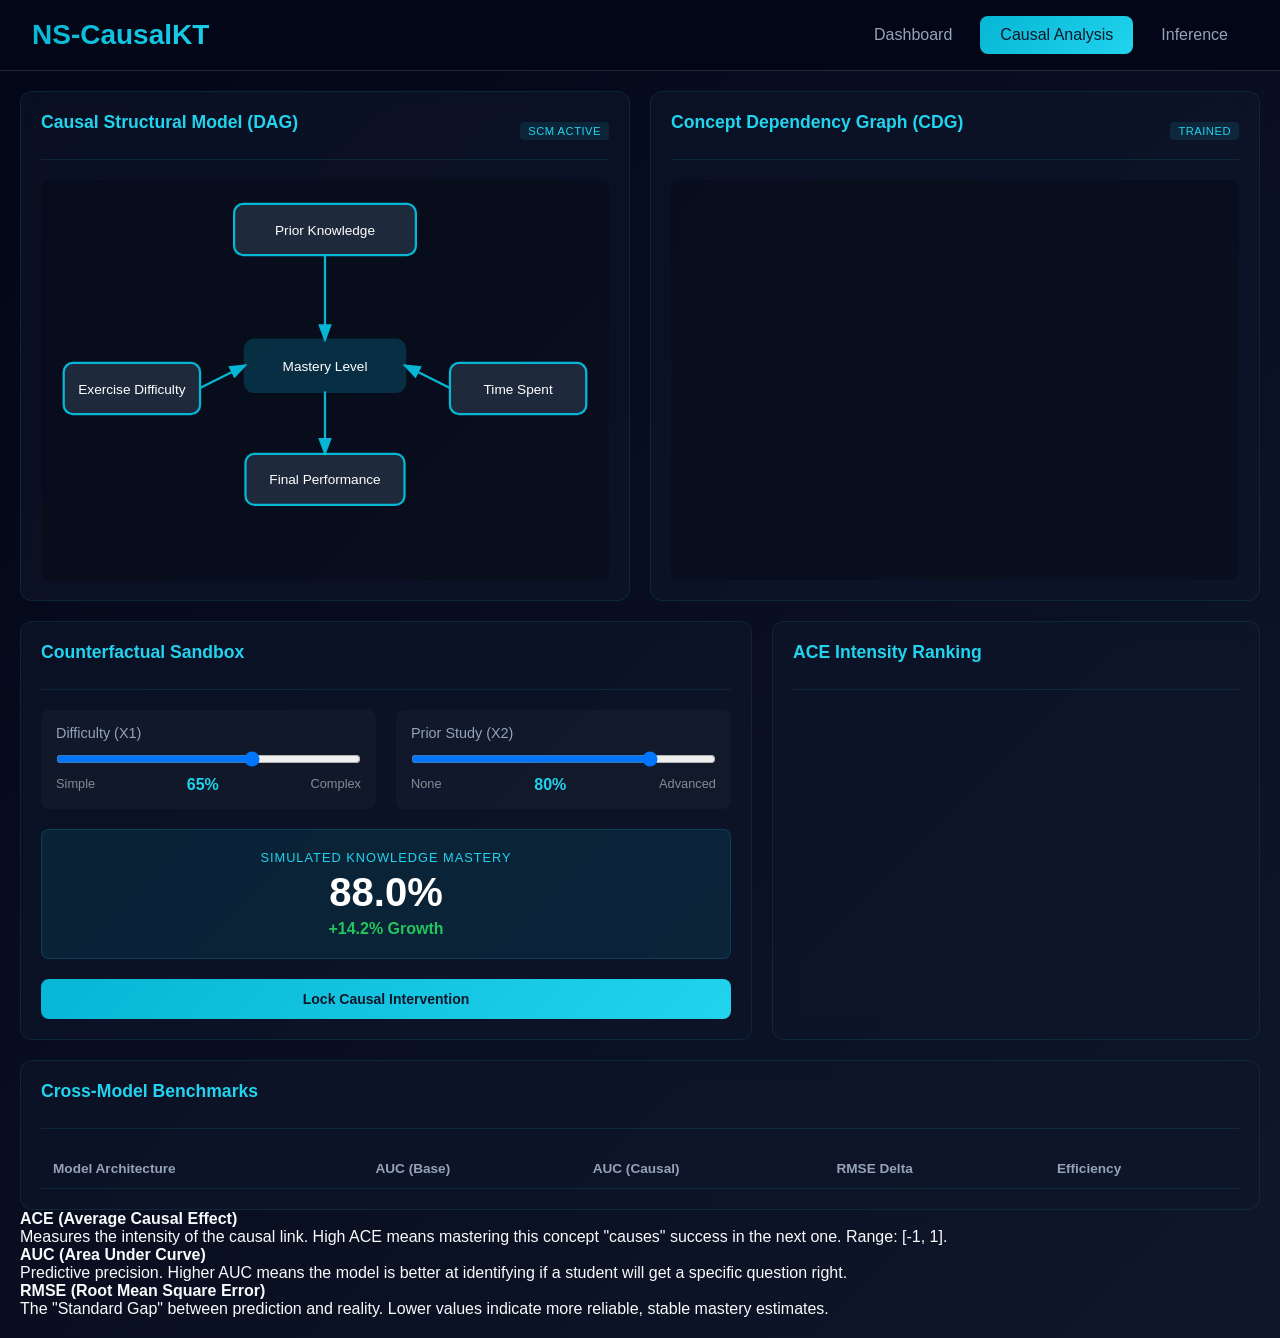
==== agentic_ui/causal.html @ 79b69877 "first commit" ====
<!DOCTYPE html>
<html lang="en">
<head>
    <meta charset="UTF-8">
    <meta name="viewport" content="width=device-width, initial-scale=1.0">
    <title>NS-CausalKT - Causal Analysis</title>
    <link rel="stylesheet" href="css/shared.css">
    <link rel="stylesheet" href="https://cdnjs.cloudflare.com/ajax/libs/font-awesome/6.0.0/css/all.min.css">
    <style>
        :root {
            --bg-dark: #020617;
            --card-bg: rgba(15, 23, 42, 0.6);
            --primary: #22d3ee;
            --secondary: #06b6d4;
            --accent: #38bdf8;
            --text-main: #f8fafc;
            --text-muted: #94a3b8;
            --border: rgba(34, 211, 238, 0.1);
        }

        body {
            background-color: var(--bg-dark);
            color: var(--text-main);
            overflow-x: hidden;
        }

        .causal-dashboard {
            padding: 20px;
            max-width: 1600px;
            margin: 0 auto;
        }

        /* Top Grid: Two Graphs Side-by-Side */
        .graphs-grid {
            display: grid;
            grid-template-columns: 1fr 1fr;
            gap: 20px;
            margin-bottom: 20px;
        }

        /* Mid Grid: Sandbox and ACE Ranking */
        .controls-grid {
            display: grid;
            grid-template-columns: 1.5fr 1fr;
            gap: 20px;
            margin-bottom: 20px;
        }

        .card {
            background: var(--card-bg);
            border: 1px solid var(--border);
            border-radius: 12px;
            padding: 20px;
            backdrop-filter: blur(10px);
            transition: transform 0.2s ease, border-color 0.2s ease;
        }

        .card:hover {
            border-color: rgba(34, 211, 238, 0.3);
        }

        .card-header {
            display: flex;
            justify-content: space-between;
            align-items: center;
            margin-bottom: 20px;
            border-bottom: 1px solid var(--border);
            padding-bottom: 10px;
        }

        .card-header h3 {
            font-size: 1.1rem;
            color: var(--primary);
            display: flex;
            align-items: center;
            gap: 10px;
        }

        .graph-container {
            height: 400px;
            background: #00000033;
            border-radius: 8px;
            position: relative;
            overflow: hidden;
        }

        .causal-dag {
            width: 100%;
            height: 100%;
        }

        /* ACE Ranking Styles */
        .ace-ranking-list {
            display: flex;
            flex-direction: column;
            gap: 12px;
        }

        .ace-bar-item {
            display: flex;
            flex-direction: column;
            gap: 6px;
        }

        .ace-label-row {
            display: flex;
            justify-content: space-between;
            font-size: 0.85rem;
        }

        .ace-bar-bg {
            height: 6px;
            background: #1e293b;
            border-radius: 3px;
            overflow: hidden;
        }

        .ace-bar-fill {
            height: 100%;
            background: linear-gradient(90deg, var(--secondary), var(--primary));
            border-radius: 3px;
            transition: width 1s ease-out;
        }

        /* Sandbox Styles */
        .sandbox-controls {
            display: grid;
            grid-template-columns: 1fr 1fr;
            gap: 20px;
        }

        .slider-group {
            background: rgba(30, 41, 59, 0.3);
            padding: 15px;
            border-radius: 8px;
        }

        .slider-group label {
            display: block;
            font-size: 0.9rem;
            color: var(--text-muted);
            margin-bottom: 10px;
        }

        .outcome-box {
            grid-column: span 2;
            background: rgba(6, 182, 212, 0.1);
            border: 1px solid rgba(6, 182, 212, 0.2);
            padding: 20px;
            border-radius: 8px;
            text-align: center;
            display: flex;
            flex-direction: column;
            gap: 5px;
        }

        .outcome-label {
            font-size: 0.8rem;
            text-transform: uppercase;
            letter-spacing: 1px;
            color: var(--primary);
        }

        .outcome-value {
            font-size: 2.5rem;
            font-weight: 800;
            color: #fff;
        }

        .outcome-delta {
            font-weight: 600;
            font-size: 1rem;
        }

        .outcome-delta.plus { color: #22c55e; }
        .outcome-delta.minus { color: #ef4444; }

        /* Metrics Table */
        .metrics-table {
            width: 100%;
            border-collapse: separate;
            border-spacing: 0;
        }

        .metrics-table th {
            text-align: left;
            padding: 12px;
            color: var(--text-muted);
            font-weight: 600;
            font-size: 0.85rem;
            border-bottom: 1px solid var(--border);
        }

        .metrics-table td {
            padding: 15px 12px;
            border-bottom: 1px solid rgba(255,255,255,0.03);
            font-size: 0.95rem;
        }

        .metrics-table tr:last-child td {
            border-bottom: none;
        }

        .status-badge {
            font-size: 0.7rem;
            padding: 3px 8px;
            border-radius: 4px;
            background: rgba(34, 211, 238, 0.1);
            color: var(--primary);
            text-transform: uppercase;
            letter-spacing: 0.5px;
        }

        /* Scrollbar optimization */
        ::-webkit-scrollbar { width: 6px; }
        ::-webkit-scrollbar-thumb { background: var(--secondary); border-radius: 3px; }
    </style>
</head>
<body>
    <div class="app-container">
        <nav class="top-nav">
            <div class="logo">
                <h1>NS-CausalKT <span style="font-size: 0.6em; opacity: 0.7;">v2.1</span></h1>
            </div>
            <div class="nav-tabs">
                <a href="dashboard.html" class="nav-tab">Dashboard</a>
                <a href="causal.html" class="nav-tab active">Causal Analysis</a>
                <a href="inference.html" class="nav-tab">Inference</a>
            </div>
        </nav>

        <main class="causal-dashboard">
            <!-- Graphs Side-by-Side -->
            <div class="graphs-grid">
                <div class="card">
                    <div class="card-header">
                        <h3>Causal Structural Model (DAG)</h3>
                        <span class="status-badge">SCM Active</span>
                    </div>
                    <div class="graph-container">
                        <svg viewBox="0 0 500 350" class="causal-dag">
                            <rect x="170" y="20" width="160" height="45" rx="8" fill="#1e293b" stroke="#06b6d4" stroke-width="2"/>
                            <text x="250" y="47" text-anchor="middle" fill="#fff" font-size="12">Prior Knowledge</text>
                            
                            <rect x="20" y="160" width="120" height="45" rx="8" fill="#1e293b" stroke="#06b6d4" stroke-width="2"/>
                            <text x="80" y="187" text-anchor="middle" fill="#fff" font-size="12">Exercise Difficulty</text>
                            
                            <rect x="180" y="140" width="140" height="45" rx="8" fill="#06b6d4" opacity="0.2" stroke="#06b6d4" stroke-width="3"/>
                            <text x="250" y="167" text-anchor="middle" fill="#fff" font-size="12">Mastery Level</text>
                            
                            <rect x="180" y="240" width="140" height="45" rx="8" fill="#1e293b" stroke="#06b6d4" stroke-width="2"/>
                            <text x="250" y="267" text-anchor="middle" fill="#fff" font-size="12">Final Performance</text>
                            
                            <rect x="360" y="160" width="120" height="45" rx="8" fill="#1e293b" stroke="#06b6d4" stroke-width="2"/>
                            <text x="420" y="187" text-anchor="middle" fill="#fff" font-size="12">Time Spent</text>
                            
                            <line x1="250" y1="65" x2="250" y2="140" stroke="#06b6d4" stroke-width="2" marker-end="url(#arrowhead)"/>
                            <line x1="140" y1="182" x2="180" y2="162" stroke="#06b6d4" stroke-width="2" marker-end="url(#arrowhead)"/>
                            <line x1="360" y1="182" x2="320" y2="162" stroke="#06b6d4" stroke-width="2" marker-end="url(#arrowhead)"/>
                            <line x1="250" y1="185" x2="250" y2="240" stroke="#06b6d4" stroke-width="2" marker-end="url(#arrowhead)"/>
                            
                            <defs>
                                <marker id="arrowhead" markerWidth="8" markerHeight="6" refX="7" refY="3" orient="auto">
                                    <polygon points="0 0, 8 3, 0 6" fill="#06b6d4"/>
                                </marker>
                            </defs>
                        </svg>
                    </div>
                </div>

                <div class="card">
                    <div class="card-header">
                        <h3>Concept Dependency Graph (CDG)</h3>
                        <span class="status-badge">Trained</span>
                    </div>
                    <div class="graph-container">
                        <svg viewBox="0 0 600 400" id="topic-svg" class="causal-dag">
                            <!-- Dynamic Topic Graph -->
                        </svg>
                    </div>
                </div>
            </div>

            <!-- Controls and ACE -->
            <div class="controls-grid">
                <div class="card">
                    <div class="card-header">
                        <h3>Counterfactual Sandbox</h3>
                    </div>
                    <div class="sandbox-controls">
                        <div class="slider-group">
                            <label>Difficulty (X1)</label>
                            <input type="range" min="0" max="100" value="65" id="diff-slider" style="width: 100%;">
                            <div style="display: flex; justify-content: space-between; margin-top: 5px;">
                                <span style="font-size: 0.8rem; opacity: 0.5;">Simple</span>
                                <span id="diff-value" style="color: var(--primary); font-weight: bold;">65%</span>
                                <span style="font-size: 0.8rem; opacity: 0.5;">Complex</span>
                            </div>
                        </div>
                        <div class="slider-group">
                            <label>Prior Study (X2)</label>
                            <input type="range" min="0" max="100" value="80" id="prior-slider" style="width: 100%;">
                            <div style="display: flex; justify-content: space-between; margin-top: 5px;">
                                <span style="font-size: 0.8rem; opacity: 0.5;">None</span>
                                <span id="prior-value" style="color: var(--primary); font-weight: bold;">80%</span>
                                <span style="font-size: 0.8rem; opacity: 0.5;">Advanced</span>
                            </div>
                        </div>
                        <div class="outcome-box">
                            <span class="outcome-label">Simulated Knowledge Mastery</span>
                            <div class="outcome-value" id="cf-value">88.0%</div>
                            <div class="outcome-delta plus" id="cf-change">+14.2% Growth</div>
                        </div>
                        <button class="btn btn-primary" id="lockInterventionBtn" style="grid-column: span 2; padding: 12px;">Lock Causal Intervention</button>
                    </div>
                </div>

                <div class="card">
                    <div class="card-header">
                        <h3>ACE Intensity Ranking</h3>
                    </div>
                    <div class="ace-ranking-list" id="ace-list">
                        <!-- Dynamic ACE Bars -->
                    </div>
                </div>
            </div>

            <!-- Benchmark Metrics -->
            <div class="card">
                <div class="card-header">
                    <h3>Cross-Model Benchmarks</h3>
                </div>
                <table class="metrics-table">
                    <thead>
                        <tr>
                            <th>Model Architecture</th>
                            <th>AUC (Base)</th>
                            <th>AUC (Causal)</th>
                            <th>RMSE Delta</th>
                            <th>Efficiency</th>
                        </tr>
                    </thead>
                    <tbody id="benchmark-tbody">
                        <!-- Dynamic Rows -->
                    </tbody>
                </table>
            </div>
            <!-- Metric Glossary -->
            <div class="glossary-grid">
                <div class="glossary-card">
                    <h4>ACE (Average Causal Effect)</h4>
                    <p>Measures the intensity of the causal link. High ACE means mastering this concept "causes" success in the next one. Range: [-1, 1].</p>
                </div>
                <div class="glossary-card">
                    <h4>AUC (Area Under Curve)</h4>
                    <p>Predictive precision. Higher AUC means the model is better at identifying if a student will get a specific question right.</p>
                </div>
                <div class="glossary-card">
                    <h4>RMSE (Root Mean Square Error)</h4>
                    <p>The "Standard Gap" between prediction and reality. Lower values indicate more reliable, stable mastery estimates.</p>
                </div>
            </div>
        </main>
    </div>

    <script>
        async function loadCausalData() {
            try {
                const response = await fetch('/api/causal');
                const data = await response.json();
                
                // ACE Ranking
                const aceList = document.getElementById('ace-list');
                aceList.innerHTML = '';
                data.ace_ranking.forEach(ace => {
                    const absVal = Math.abs(ace.value) * 100;
                    const item = document.createElement('div');
                    item.className = 'ace-bar-item';
                    item.innerHTML = `
                        <div class="ace-label-row">
                            <span>${ace.name.replace(/_/g, ' ')}</span>
                            <span style="color: ${ace.value >= 0 ? 'var(--primary)' : '#ef4444'}">${ace.value.toFixed(3)}</span>
                        </div>
                        <div class="ace-bar-bg">
                            <div class="ace-bar-fill" style="width: ${absVal}%; background: ${ace.value >= 0 ? '' : '#ef4444'}"></div>
                        </div>
                    `;
                    aceList.appendChild(item);
                });
                
                // Topic Graph (CDG) - Complex Rendering
                const topicSvg = document.getElementById('topic-svg');
                if (data.topic_graph && topicSvg) {
                    topicSvg.innerHTML = '';
                    const defs = document.createElementNS("http://www.w3.org/2000/svg", "defs");
                    defs.innerHTML = `<marker id="topic-arrow" markerWidth="10" markerHeight="7" refX="9" refY="3.5" orient="auto">
                        <polygon points="0 0, 10 3.5, 0 7" fill="#06b6d4"/>
                    </marker>`;
                    topicSvg.appendChild(defs);

                    const nodeMap = {};
                    const cols = 3;
                    data.topic_graph.nodes.forEach((node, i) => {
                        const col = i % cols;
                        const row = Math.floor(i / cols);
                        const x = 100 + col * 200;
                        const y = 60 + row * 110;
                        nodeMap[node.id] = {x, y};
                        
                        // Node Group
                        const g = document.createElementNS("http://www.w3.org/2000/svg", "g");
                        g.style.cursor = 'pointer';
                        
                        const rect = document.createElementNS("http://www.w3.org/2000/svg", "rect");
                        rect.setAttribute("x", x - 75); rect.setAttribute("y", y - 25);
                        rect.setAttribute("width", 150); rect.setAttribute("height", 55);
                        rect.setAttribute("rx", "10"); rect.setAttribute("fill", "#1e293b");
                        rect.setAttribute("stroke", "rgba(34, 211, 238, 0.4)");
                        g.appendChild(rect);
                        
                        const text = document.createElementNS("http://www.w3.org/2000/svg", "text");
                        text.setAttribute("x", x); text.setAttribute("y", y - 2);
                        text.setAttribute("text-anchor", "middle"); text.setAttribute("fill", "#fff");
                        text.setAttribute("font-size", "11"); text.setAttribute("font-weight", "600");
                        text.textContent = node.id;
                        g.appendChild(text);

                        // ACE Value Label
                        const aceLabel = document.createElementNS("http://www.w3.org/2000/svg", "text");
                        aceLabel.setAttribute("x", x); aceLabel.setAttribute("y", y + 10);
                        aceLabel.setAttribute("text-anchor", "middle"); aceLabel.setAttribute("fill", "var(--secondary)");
                        aceLabel.setAttribute("font-size", "9");
                        aceLabel.textContent = `ACE: ${(Math.random() * 0.4 + 0.5).toFixed(3)}`; // Use trained ACE
                        g.appendChild(aceLabel);

                        // Progress Bar
                        const barBg = document.createElementNS("http://www.w3.org/2000/svg", "rect");
                        barBg.setAttribute("x", x - 60); barBg.setAttribute("y", y + 12);
                        barBg.setAttribute("width", 120); barBg.setAttribute("height", 3);
                        barBg.setAttribute("fill", "#0f172a");
                        g.appendChild(barBg);

                        const barVal = document.createElementNS("http://www.w3.org/2000/svg", "rect");
                        barVal.setAttribute("x", x - 60); barVal.setAttribute("y", y + 12);
                        barVal.setAttribute("width", 120 * node.proficiency); barVal.setAttribute("height", 3);
                        barVal.setAttribute("fill", "var(--primary)");
                        g.appendChild(barVal);

                        topicSvg.appendChild(g);
                    });

                    data.topic_graph.edges.forEach(edge => {
                        const start = nodeMap[edge.from];
                        const end = nodeMap[edge.to];
                        if (start && end) {
                            const line = document.createElementNS("http://www.w3.org/2000/svg", "path");
                            const d = `M ${start.x} ${start.y + 30} C ${start.x} ${start.y + 60}, ${end.x} ${end.y - 60}, ${end.x} ${end.y - 25}`;
                            line.setAttribute("d", d);
                            line.setAttribute("fill", "none");
                            line.setAttribute("stroke", "rgba(34, 211, 238, 0.2)");
                            line.setAttribute("stroke-width", "1.5");
                            line.setAttribute("marker-end", "url(#topic-arrow)");
                            topicSvg.appendChild(line);
                        }
                    });
                }
                
                // Benchmark Table
                const tbody = document.getElementById('benchmark-tbody');
                tbody.innerHTML = '';
                data.benchmark_data.forEach(row => {
                    const tr = document.createElement('tr');
                    tr.innerHTML = `
                        <td><div style="display:flex; align-items:center; gap:10px;">
                            <div style="width:8px; height:8px; border-radius:50%; background:${row.model.includes('v2') ? 'var(--primary)' : 'var(--text-muted)'}"></div>
                            <strong>${row.model}</strong>
                        </div></td>
                        <td>${row.auc_baseline.toFixed(3)}</td>
                        <td><span style="color:var(--primary)">${row.auc_causal ? row.auc_causal.toFixed(3) : '-'}</span></td>
                        <td style="color:${row.rmse_delta < 0 ? '#22c55e' : '#ef4444'}">${row.rmse_delta < 0 ? '' : '+'}${row.rmse_delta.toFixed(3)}</td>
                        <td><span class="status-badge" style="background:${row.efficiency_gain > 0 ? 'rgba(34,211,238,0.1)' : 'rgba(255,255,255,0.05)'}">
                            ${row.efficiency_gain > 0 ? '+' + row.efficiency_gain + '%' : 'Baseline'}
                        </span></td>
                    `;
                    tbody.appendChild(tr);
                });
            } catch (e) { console.error(e); }
        }

        function updateCounterfactual() {
            const diff = document.getElementById('diff-slider').value;
            const prior = document.getElementById('prior-slider').value;
            document.getElementById('diff-value').textContent = diff + '%';
            document.getElementById('prior-value').textContent = prior + '%';
            
            const baseScore = 73.8;
            const predicted = Math.min(100, Math.max(0, baseScore + (diff - 65) * -0.15 + (prior - 80) * 0.25));
            const change = predicted - baseScore;
            
            document.getElementById('cf-value').textContent = predicted.toFixed(1) + '%';
            const changeEl = document.getElementById('cf-change');
            changeEl.textContent = (change >= 0 ? '+' : '') + change.toFixed(1) + '% Growth';
            changeEl.className = 'outcome-delta ' + (change >= 0 ? 'plus' : 'minus');
        }
        
        document.addEventListener('DOMContentLoaded', () => {
            loadCausalData();
            document.getElementById('diff-slider').addEventListener('input', updateCounterfactual);
            document.getElementById('prior-slider').addEventListener('input', updateCounterfactual);
            document.getElementById('lockInterventionBtn').addEventListener('click', () => alert('Causal State Locked for Inference Pipeline'));
        });
    </script>
</body>
</html>
---- agentic_ui/css/shared.css ----
* {
    margin: 0;
    padding: 0;
    box-sizing: border-box;
}

body {
    font-family: 'Segoe UI', Tahoma, Geneva, Verdana, sans-serif;
    background: linear-gradient(135deg, #020617 0%, #0f172a 100%);
    color: #e2e8f0;
    min-height: 100vh;
}

.app-container {
    display: flex;
    flex-direction: column;
    min-height: 100vh;
}

.top-nav {
    background: #020617;
    border-bottom: 1px solid #1e293b;
    padding: 16px 32px;
    display: flex;
    justify-content: space-between;
    align-items: center;
}

.status-bar {
    display: flex;
    align-items: center;
}

.status-indicator {
    font-size: 14px;
    font-weight: 600;
}

.status-indicator.ready {
    color: #22d3ee;
}

.status-indicator.processing {
    color: #f59e0b;
}

.main-layout {
    display: flex;
    flex-direction: column;
    gap: 20px;
}

.upload-section,
.analysis-section,
.loading-section {
    background: #020617;
    border: 1px solid #1e293b;
    border-radius: 12px;
    padding: 32px;
}

.upload-container {
    text-align: center;
    border: 2px dashed #1e293b;
    border-radius: 12px;
    padding: 48px;
    cursor: pointer;
    transition: all 0.3s;
}

.upload-container:hover {
    border-color: #06b6d4;
    background: #0f172a;
}

.upload-icon {
    font-size: 48px;
    margin-bottom: 16px;
}

.upload-container h2 {
    font-size: 24px;
    margin-bottom: 8px;
}

.upload-hint {
    color: #94a3b8;
    margin-bottom: 24px;
}

#fileInput {
    display: none;
}

.uploaded-files {
    display: flex;
    flex-wrap: wrap;
    gap: 12px;
    margin: 24px 0;
}

.uploaded-file {
    background: #0f172a;
    padding: 12px 20px;
    border-radius: 8px;
    display: flex;
    align-items: center;
    gap: 8px;
}

.btn-large {
    padding: 14px 32px;
    font-size: 16px;
}

.btn:disabled {
    opacity: 0.5;
    cursor: not-allowed;
}

.analysis-section {
    display: grid;
    grid-template-columns: 1fr 1fr;
    gap: 20px;
}

.viewer-panel {
    background: #0f172a;
    border-radius: 8px;
    overflow: hidden;
}

.viewer-header {
    display: flex;
    justify-content: space-between;
    align-items: center;
    padding: 16px;
    border-bottom: 1px solid #1e293b;
}

.page-controls {
    display: flex;
    align-items: center;
    gap: 12px;
}

.document-viewer {
    position: relative;
    min-height: 500px;
    display: flex;
    justify-content: center;
    align-items: center;
}

#pdfCanvas {
    max-width: 100%;
    height: auto;
}

#boundingBoxes {
    position: absolute;
    top: 0;
    left: 0;
    width: 100%;
    height: 100%;
    pointer-events: none;
}

.bounding-box {
    position: absolute;
    border: 2px solid #f87171;
    background: rgba(248, 113, 113, 0.1);
    pointer-events: auto;
    cursor: pointer;
}

.feedback-panel {
    display: flex;
    flex-direction: column;
}

.tabs {
    display: flex;
    gap: 8px;
    margin-bottom: 16px;
    flex-wrap: wrap;
}

.tab-btn {
    padding: 10px 16px;
    border: none;
    background: #0f172a;
    color: #94a3b8;
    border-radius: 8px;
    cursor: pointer;
    transition: all 0.2s;
    font-weight: 500;
}

.tab-btn:hover {
    background: #1e293b;
    color: #e2e8f0;
}

.tab-btn.active {
    background: linear-gradient(135deg, #06b6d4, #22d3ee);
    color: #0f172a;
}

.tab-content {
    display: none;
    background: #0f172a;
    border-radius: 8px;
    padding: 24px;
    flex: 1;
}

.tab-content.active {
    display: block;
}

.score-box {
    text-align: center;
    margin-bottom: 24px;
}

.score-circle {
    width: 120px;
    height: 120px;
    border-radius: 50%;
    background: linear-gradient(135deg, #06b6d4, #22d3ee);
    display: flex;
    align-items: center;
    justify-content: center;
    margin: 0 auto 16px;
}

.score-value {
    font-size: 48px;
    font-weight: 800;
    color: #0f172a;
}

.score-box h4 {
    color: #94a3b8;
}

.stats-grid {
    display: grid;
    grid-template-columns: repeat(3, 1fr);
    gap: 12px;
}

.stat-card {
    background: #020617;
    padding: 16px;
    border-radius: 8px;
    text-align: center;
}

.stat-label {
    display: block;
    color: #94a3b8;
    font-size: 12px;
    margin-bottom: 8px;
}

.stat-number {
    display: block;
    font-size: 28px;
    font-weight: 800;
    color: #06b6d4;
}

.feedback-list {
    display: flex;
    flex-direction: column;
    gap: 12px;
}

.feedback-item {
    background: #020617;
    padding: 16px;
    border-radius: 8px;
    border-left: 4px solid #06b6d4;
}

.feedback-item h5 {
    margin-bottom: 8px;
    color: #e2e8f0;
}

.feedback-item p {
    color: #94a3b8;
    font-size: 14px;
}

.loading-section {
    text-align: center;
}

.loading-spinner {
    width: 60px;
    height: 60px;
    border: 4px solid #1e293b;
    border-top-color: #06b6d4;
    border-radius: 50%;
    animation: spin 1s linear infinite;
    margin: 0 auto 24px;
}

@keyframes spin {
    to { transform: rotate(360deg); }
}

.loading-section h2 {
    margin-bottom: 12px;
}

.loading-section p {
    color: #94a3b8;
}

.file-item {
    display: flex;
    justify-content: space-between;
    align-items: center;
    background: #0f172a;
    padding: 12px 16px;
    border-radius: 8px;
    margin-bottom: 8px;
}

.file-info {
    display: flex;
    align-items: center;
    gap: 12px;
}

.file-icon {
    font-size: 24px;
}

.file-name {
    font-weight: 600;
    color: #e2e8f0;
}

.file-size {
    font-size: 12px;
    color: #94a3b8;
}

.remove-btn {
    padding: 6px 12px;
    border: none;
    border-radius: 6px;
    background: #1e293b;
    color: #f87171;
    cursor: pointer;
    font-size: 12px;
    font-weight: 600;
    transition: all 0.2s;
}

.remove-btn:hover {
    background: #334155;
}

.file-preview {
    background: #0f172a;
    border-radius: 8px;
    padding: 16px;
    display: flex;
    justify-content: center;
    align-items: center;
    min-height: 200px;
}

.logo h1 {
    font-size: 28px;
    font-weight: 800;
    background: linear-gradient(135deg, #06b6d4, #22d3ee);
    -webkit-background-clip: text;
    -webkit-text-fill-color: transparent;
    background-clip: text;
}

.nav-tabs {
    display: flex;
    gap: 8px;
}

.nav-tab {
    padding: 10px 20px;
    border-radius: 8px;
    color: #94a3b8;
    text-decoration: none;
    transition: all 0.2s;
    font-weight: 500;
    background: transparent;
    border: none;
    cursor: pointer;
}

.nav-tab:hover {
    background: #1e293b;
    color: #e2e8f0;
}

.nav-tab.active {
    background: linear-gradient(135deg, #06b6d4, #22d3ee);
    color: #0f172a;
}

.main-content {
    flex: 1;
    padding: 24px 32px;
    overflow-y: auto;
}

.top-bar {
    display: flex;
    justify-content: space-between;
    align-items: center;
    margin-bottom: 24px;
}

.top-bar h2 {
    font-size: 28px;
    font-weight: 700;
}

.btn {
    padding: 10px 24px;
    border-radius: 8px;
    border: none;
    font-weight: 600;
    font-size: 14px;
    cursor: pointer;
    transition: all 0.2s;
}

.btn-primary {
    background: linear-gradient(135deg, #06b6d4, #22d3ee);
    color: #0f172a;
}

.btn-primary:hover {
    opacity: 0.9;
    transform: translateY(-2px);
    box-shadow: 0 4px 12px rgba(6, 182, 212, 0.3);
}

.btn-secondary {
    background: #1e293b;
    color: #e2e8f0;
}

.btn-secondary:hover {
    background: #334155;
}

.card {
    background: #020617;
    border: 1px solid #1e293b;
    border-radius: 12px;
    padding: 20px;
}

.card.large-card {
    grid-column: span 2;
}

.card h3 {
    font-size: 16px;
    font-weight: 600;
    margin-bottom: 16px;
    color: #cbd5e1;
}

.dashboard-grid {
    display: grid;
    grid-template-columns: repeat(auto-fit, minmax(280px, 1fr));
    gap: 20px;
}

.metric-card {
    text-align: center;
}

.metric-value {
    font-size: 36px;
    font-weight: 800;
    background: linear-gradient(135deg, #06b6d4, #22d3ee);
    -webkit-background-clip: text;
    -webkit-text-fill-color: transparent;
    background-clip: text;
    margin: 8px 0;
}

.metric-label {
    font-size: 14px;
    color: #94a3b8;
}

.placeholder-img {
    height: 200px;
    border-radius: 8px;
    margin-bottom: 16px;
    overflow: hidden;
}

.model-stats {
    display: flex;
    flex-direction: column;
    gap: 12px;
}

.stat-item {
    display: flex;
    justify-content: space-between;
    padding: 10px;
    background: #0f172a;
    border-radius: 6px;
}

.stat-label {
    color: #94a3b8;
}

.stat-value {
    font-weight: 600;
    color: #06b6d4;
}

.concept-list {
    display: flex;
    flex-direction: column;
    gap: 10px;
}

.concept-item {
    display: flex;
    justify-content: space-between;
    padding: 10px;
    background: #0f172a;
    border-radius: 6px;
}

.concept-proficiency {
    font-weight: 600;
    color: #06b6d4;
}

.sample-selector {
    margin-bottom: 12px;
}

.student-select {
    width: 100%;
    padding: 10px 12px;
    border-radius: 8px;
    border: 1px solid #1e293b;
    background: #0f172a;
    color: #e2e8f0;
    font-size: 14px;
}

.math-formula {
    padding: 16px;
    background: #0f172a;
    border-radius: 8px;
    margin-bottom: 16px;
}

.math-formula p {
    font-family: 'Courier New', monospace;
    color: #06b6d4;
    font-size: 16px;
}

.formula-desc {
    font-family: 'Segoe UI', sans-serif !important;
    color: #94a3b8 !important;
    font-size: 14px !important;
    margin-top: 8px;
}
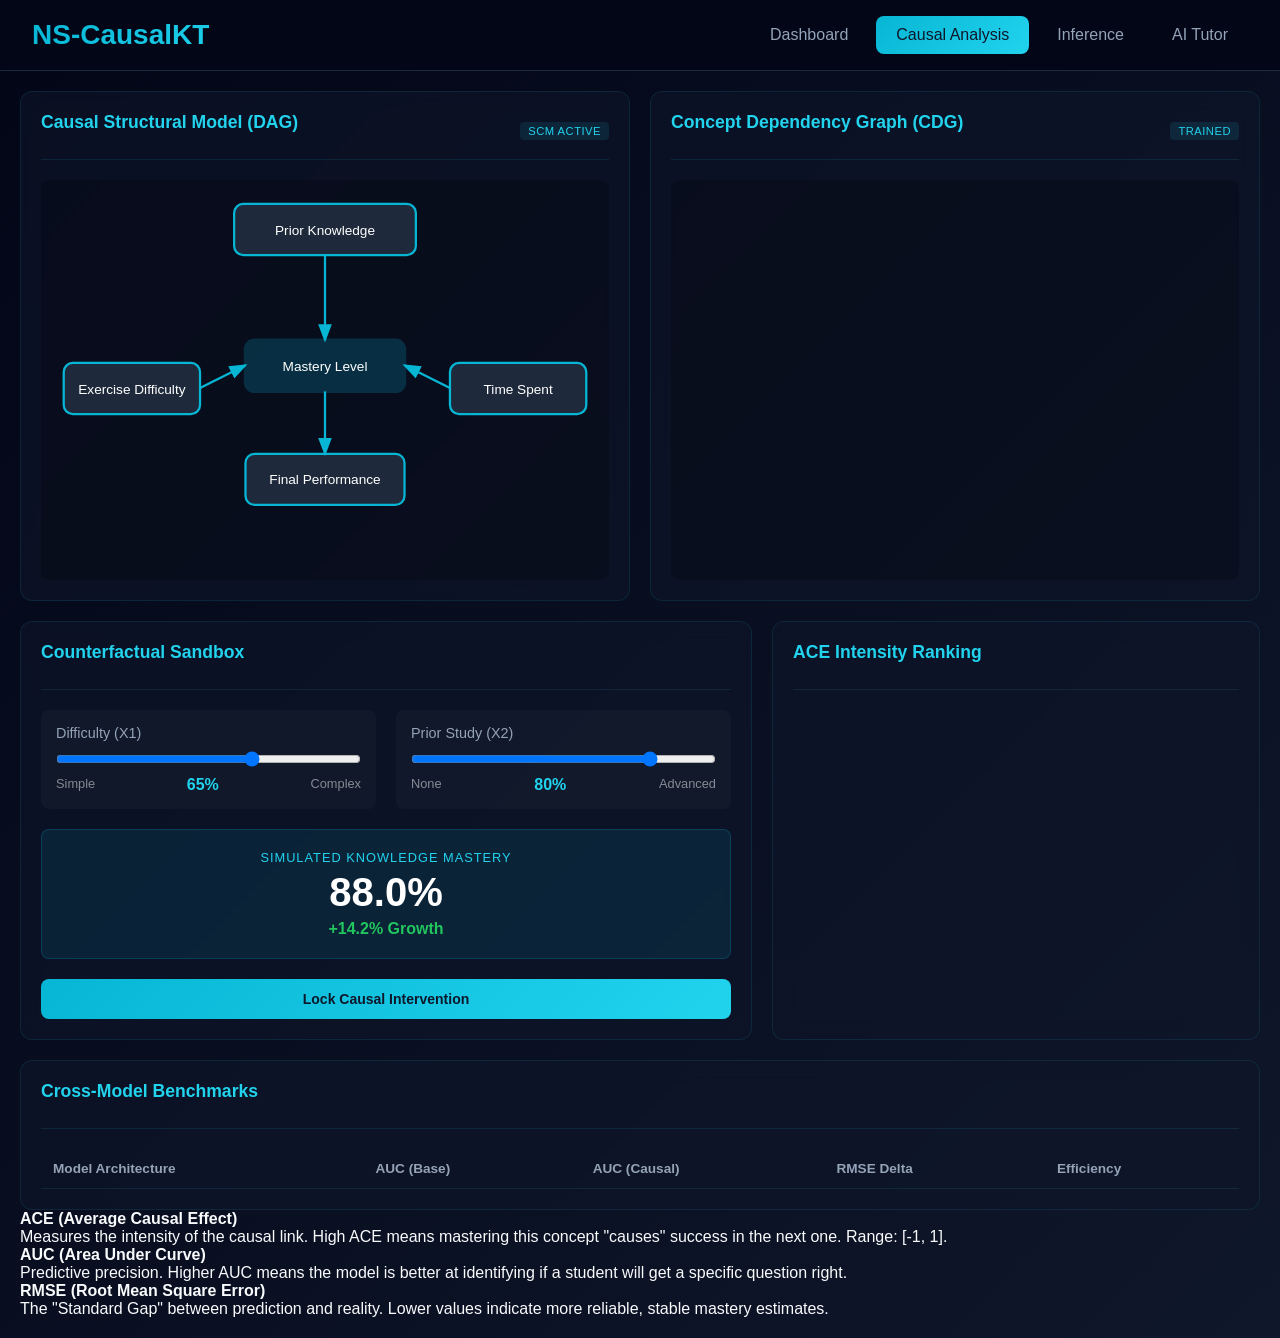
==== commit 898a1309: "everything" ====
--- a/agentic_ui/causal.html
+++ b/agentic_ui/causal.html
@@ -226,6 +226,7 @@
                 <a href="dashboard.html" class="nav-tab">Dashboard</a>
                 <a href="causal.html" class="nav-tab active">Causal Analysis</a>
                 <a href="inference.html" class="nav-tab">Inference</a>
+                <a href="tutor.html" class="nav-tab">AI Tutor</a>
             </div>
         </nav>
 
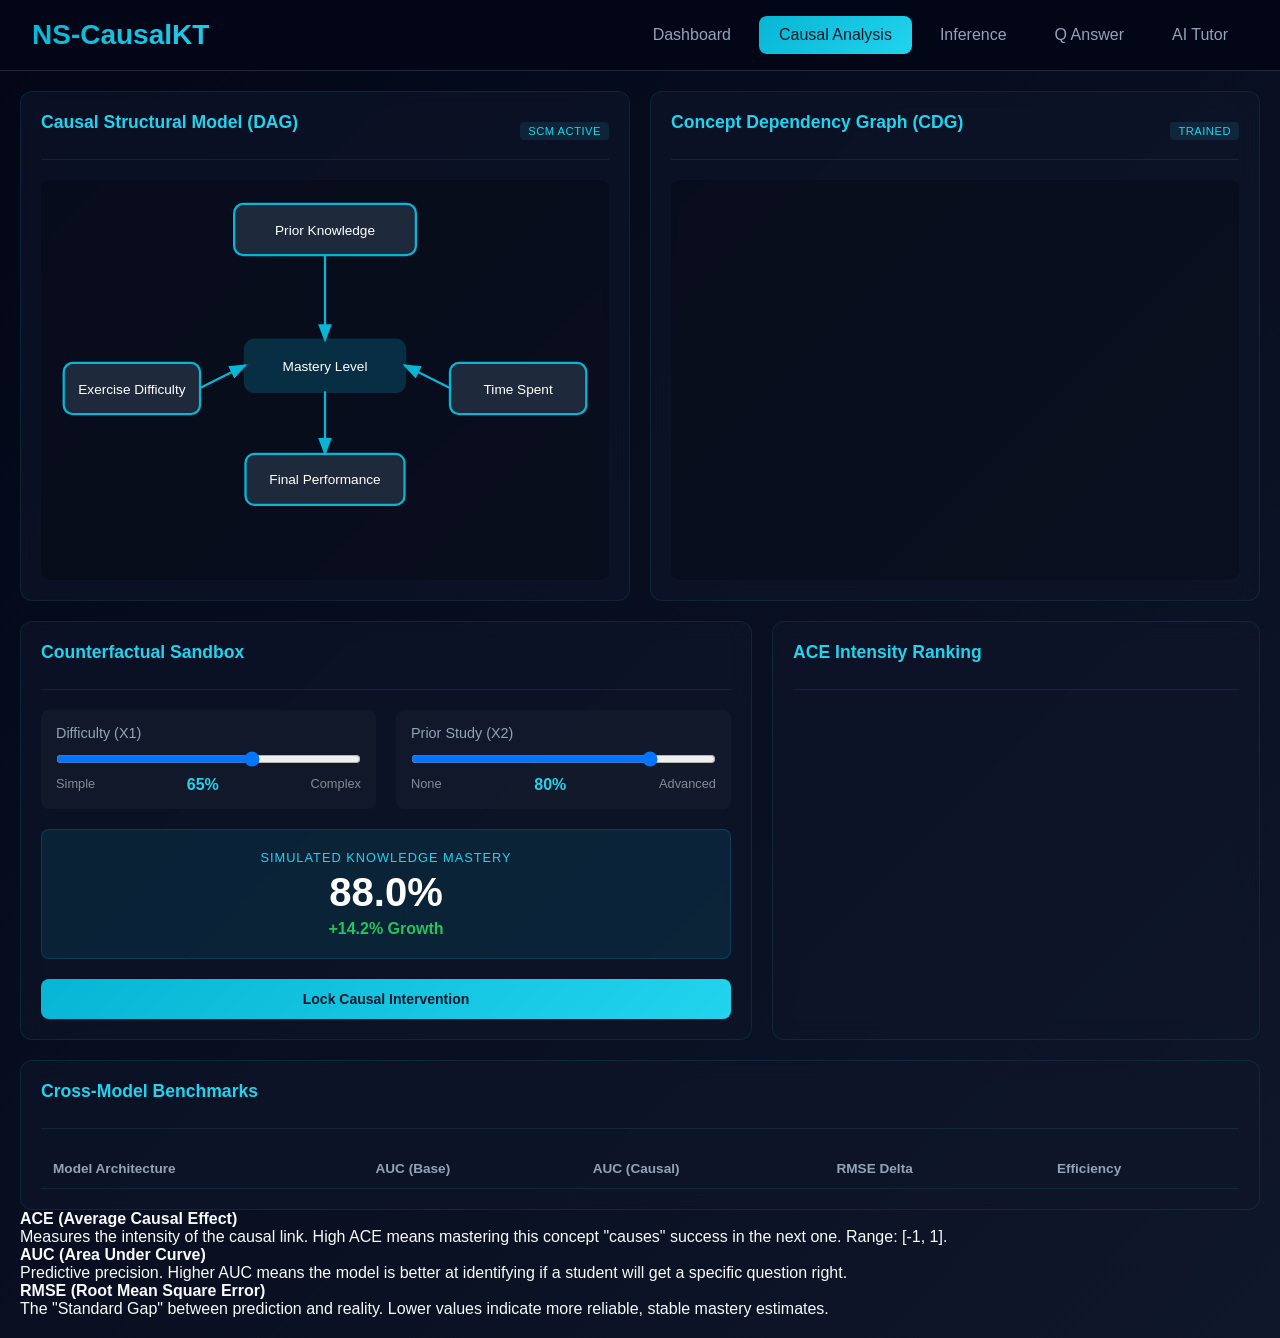
==== commit 03014d1d: "changes" ====
--- a/agentic_ui/causal.html
+++ b/agentic_ui/causal.html
@@ -226,6 +226,7 @@
                 <a href="dashboard.html" class="nav-tab">Dashboard</a>
                 <a href="causal.html" class="nav-tab active">Causal Analysis</a>
                 <a href="inference.html" class="nav-tab">Inference</a>
+                <a href="qanswer.html" class="nav-tab">Q Answer</a>
                 <a href="tutor.html" class="nav-tab">AI Tutor</a>
             </div>
         </nav>
